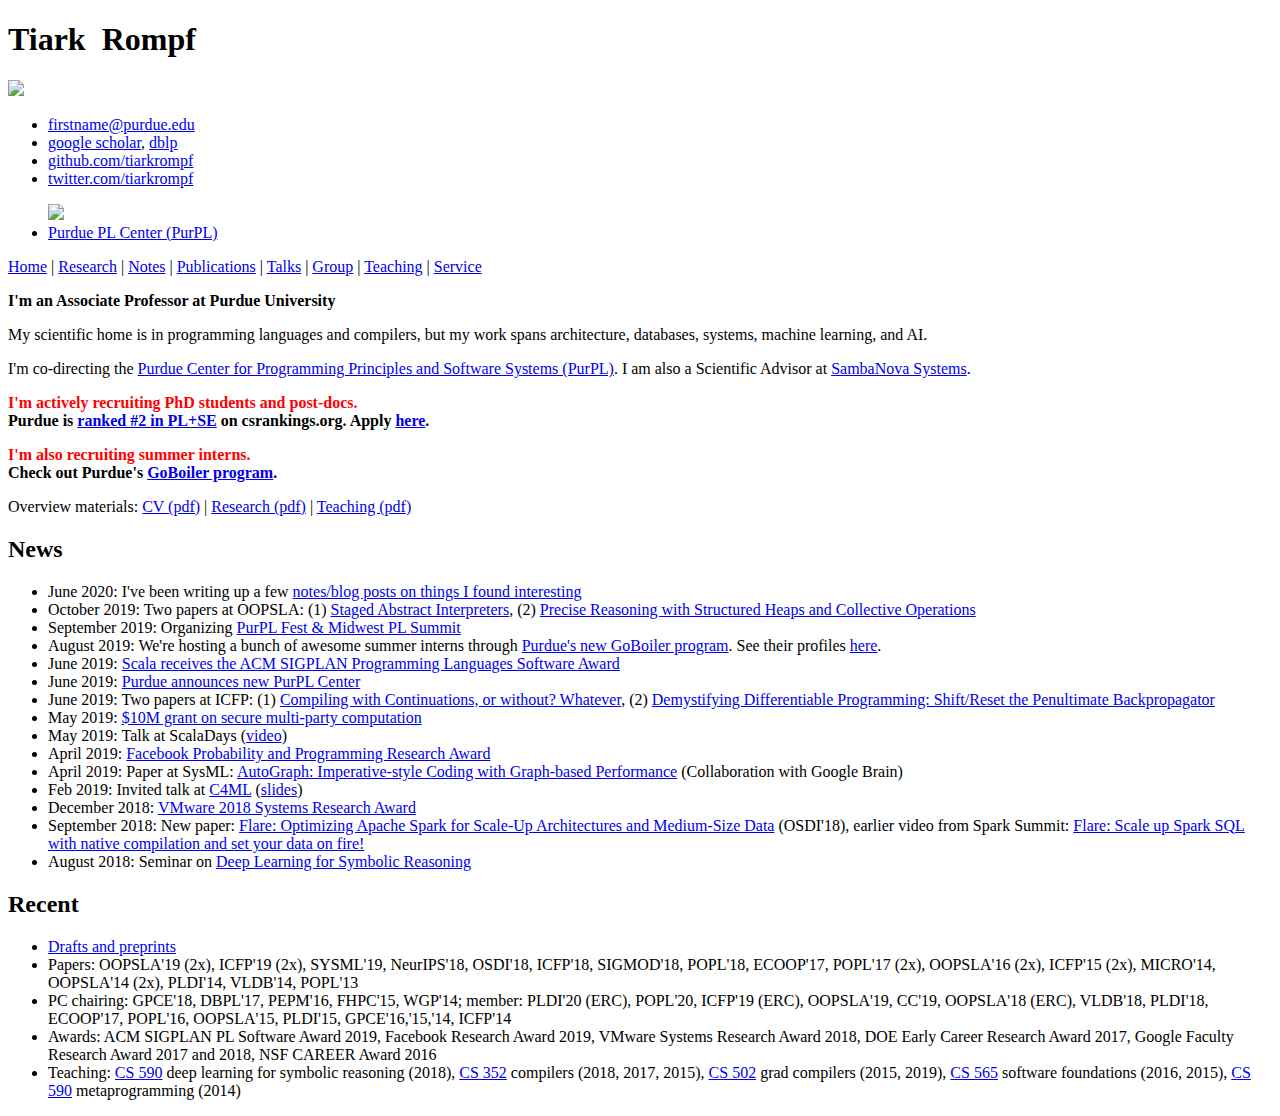
==== index.html @ f96f7301 "Update index.html" ====
<!doctype html>
<html>
  <head>
    <meta charset="utf-8">
    <meta http-equiv="X-UA-Compatible" content="chrome=1">
    <title>Tiark Rompf</title>

    <link rel="stylesheet" href="stylesheets/styles.css">
    <link rel="stylesheet" href="stylesheets/pygment_trac.css">
    <meta name="viewport" content="width=device-width, initial-scale=1, user-scalable=no">
    <!--[if lt IE 9]>
    <script src="//html5shiv.googlecode.com/svn/trunk/html5.js"></script>
    <![endif]-->
    <script>
      (function(i,s,o,g,r,a,m){i['GoogleAnalyticsObject']=r;i[r]=i[r]||function(){
      (i[r].q=i[r].q||[]).push(arguments)},i[r].l=1*new Date();a=s.createElement(o),
      m=s.getElementsByTagName(o)[0];a.async=1;a.src=g;m.parentNode.insertBefore(a,m)
      })(window,document,'script','https://www.google-analytics.com/analytics.js','ga');

      ga('create', 'UA-39122235-1', 'auto');
      ga('send', 'pageview');

    </script>
  </head>
  <body>
    <div class="wrapper">
      <header>
        <h1>Tiark &nbsp;Rompf</h1>

        <p><img style="width:15em" src="pic.png"></p>

        <!-- <h3>Find me here:</h3>
        <p class="view"></p> -->

        <ul>
<!--          <li><a href="https://purduepl.github.io">Purdue PL Group (PurPL)</a> -->
          <li><a href="https://www.cs.purdue.edu/people/faculty/rompf/">firstname@purdue.edu</a>
          <li><a href="http://scholar.google.com/citations?user=L8zhVsMAAAAJ&hl=en">google scholar</a>,
          <a href="http://www.informatik.uni-trier.de/~ley/pers/hd/r/Rompf:Tiark.html">dblp</a>
          <li><a href="https://github.com/tiarkrompf">github.com/tiarkrompf</a>
          <li><a href="https://twitter.com/tiarkrompf">twitter.com/tiarkrompf</a>
          <p></p>
          <a href="https://purpl.cs.purdue.edu">
          <img src="https://purduepl.github.io/assets/banner.png" style="width:10em" /></a>
          <li><a href="https://purpl.cs.purdue.edu">Purdue PL Center (PurPL)</a>

        </ul>

      </header>
      <section>

<p><a href="index.html">Home</a>
 | <a href="research.html">Research</a>
 | <a href="notes/">Notes</a>
 | <a href="publications.html">Publications</a>
 | <a href="talks.html">Talks</a>
 | <a href="group.html">Group</a>
 | <a href="teaching.html">Teaching</a>
 | <a href="service.html">Service</a>


<!--
TODO:

https://www.cs.purdue.edu/news/MeetTiarkRompf.html

purdue
layout/font?

teaching cs565
cgo tutorial

popl'16 pc
gpce'15 pc
woc'15 pc
scala'15 pc

wg2.11 2015

wg2.11 member

huawei talk
dagstuhl planbig
implicits in scala talk

-->


<!--<p><strong style="color:red;">Update: I'm joining Purdue University as assistant professor in fall 2014.</strong></p>-->

<!-- My scientific home is in programming languages and compilers, but my research spans architecture, databases, machine learning, and AI. -->

<p><strong>I'm an Associate Professor at Purdue University</strong></p>

<p>My scientific home is in programming languages and compilers, but my work spans
architecture, databases, systems, machine learning, and AI.</p>

<p>I'm co-directing the <a href="https://purpl.cs.purdue.edu">Purdue Center for Programming Principles and Software Systems (PurPL)</a>.
I am also a Scientific Advisor at <a href="https://sambanova.ai">SambaNova Systems</a>.</p>

<p><strong><span style="color:red">I'm actively recruiting PhD students and post-docs.</span> </strong><br/>
  <strong>Purdue is <a style="font-weight:bold" href="http://csrankings.org/#/fromyear/2013/toyear/2019/index?plan&soft">ranked #2 in PL+SE</a> on csrankings.org. Apply <a style="font-weight:bold" href="https://www.cs.purdue.edu/graduate/index.html">here</a>.</strong></p>

<p><strong><span style="color:red">I'm also recruiting summer interns.</span> </strong><br/>
  <strong>Check out Purdue's <a style="font-weight:bold" href="https://www.cs.purdue.edu/internships/go-boiler/index.html">GoBoiler program</a>.</strong></p>

<p>Overview materials: <a href="https://www.cs.purdue.edu/~rompf/cv.pdf">CV (pdf)</a>
 | <a href="https://www.cs.purdue.edu/~rompf/research.pdf">Research (pdf)</a>
 | <a href="https://www.cs.purdue.edu/~rompf/teaching.pdf">Teaching (pdf)</a>
</p>

<!-- <p>My work spans language design, metaprogramming, program analysis, program transformation, program generation and synthesis, type systems, and semantics.</p> -->





<!-- <p>I'm interested in all aspects of programming. My primary goal is to make high-level languages and programming techniques usable for performance critical systems.</p>
 -->

<!--<p>I'm interested in all aspects of programming, in particular programming languages, parallelism and compilers, with a focus on making very high-level programming abstractions more efficient. In general I strive to bring theoretical insights into practical use. -->

<!-- <p>To that end, my research focuses on generative programming, which can turn highly generic programs into specialized and efficient implementations.</p>

<p>I like bringing theoretical insights into practical use, and applying PL technology to other CS fields such as databases, machine learning, and architecture.</p>
 -->
<!--
Applied and fundamental aspects of programming languages and compilers: language design, program analysis, program transformation, program generation and synthesis, type systems.
My particular focus is on generative programming, which can turn highly generic programs like inter- preters into highly specialized and efficient implementations.
I am interested in bringing theoretical insights into practical use, and also in applying PL technology to other CS fields such as databases, machine learning, or hardware architecture.
-->


<h2>News</h2>
<ul>
<!-- TODO -->
<li>June 2020: I've been writing up a few <a href="https://tiarkrompf.github.io/notes/">notes/blog posts on things I found interesting</a>
<li>October 2019: Two papers at OOPSLA: (1) <a href="https://www.cs.purdue.edu/~rompf/papers/wei-oopsla19.pdf">Staged Abstract Interpreters</a>, (2) <a href="https://www.cs.purdue.edu/~rompf/papers/essertel-oopsla19.pdf">Precise Reasoning with Structured Heaps and Collective Operations</a>
<li>September 2019: Organizing <a href="https://purpl.cs.purdue.edu/kickoff.html">PurPL Fest &amp; Midwest PL Summit</a>
<li>August 2019: We're hosting a bunch of awesome summer interns through <a href="https://www.cs.purdue.edu/internships/go-boiler/index.html">Purdue's new GoBoiler program</a>. See their profiles <a href="https://www.cs.purdue.edu/internships/go-boiler/participants/index.html">here</a>.
<li>June 2019: <a href="https://actu.epfl.ch/news/scala-programming-language-wins-sigplan-award/">Scala receives the ACM SIGPLAN Programming Languages Software Award</a>
<li>June 2019: <a href="https://www.cs.purdue.edu/news/articles/2019/purpl-research-center.html">Purdue announces new PurPL Center</a>
<li>June 2019: Two papers at ICFP: (1) <a href="https://www.cs.purdue.edu/~rompf/papers/cong-icfp19.pdf">Compiling with Continuations, or without? Whatever</a>, (2) <a href="https://www.cs.purdue.edu/~rompf/papers/wang-icfp19.pdf">Demystifying Differentiable Programming: Shift/Reset the Penultimate Backpropagator</a>
<li>May 2019: <a href="https://www.cs.purdue.edu/news/articles/2019/haccle.html">$10M grant on secure multi-party computation</a>
<li>May 2019: Talk at ScalaDays (<a href="https://www.youtube.com/watch?v=u8ipx4q2yGk">video</a>)
<li>April 2019: <a href="https://www.cs.purdue.edu/news/articles/2019/tan-romp-facebook-award.html">Facebook Probability and Programming Research Award</a>
<li>April 2019: Paper at SysML: <a href="https://www.sysml.cc/doc/2019/194.pdf">AutoGraph: Imperative-style Coding with Graph-based Performance</a> (Collaboration with Google Brain)
<li>Feb 2019: Invited talk at <a href="https://www.c4ml.org">C4ML</a> (<a href="https://www.dropbox.com/s/6w0w9krjlyewdi8/02%20c4ml.pdf?dl=0">slides</a>)

<li>December 2018: <a href="https://octo.vmware.com/vmware-announces-the-2018-systems-research-award-recipient/">VMware 2018 Systems Research Award</a>
<li>September 2018: New paper: <a href="https://www.cs.purdue.edu/homes/rompf/papers/essertel-osdi18.pdf">Flare: Optimizing Apache Spark for Scale-Up Architectures and Medium-Size Data</a> (OSDI'18), earlier video from Spark Summit: <a href="https://www.youtube.com/watch?v=SY54g0apKKg"/a>Flare: Scale up Spark SQL with native compilation and set your data on fire!</a>
<li>August 2018: Seminar on <a href="https://tiarkrompf.github.io/cs590/2018/">Deep Learning for Symbolic Reasoning</a>

<!--
<li>December 2018: I'm thrilled to be the recipient of the <a href="https://octo.vmware.com/vmware-announces-the-2018-systems-research-award-recipient/">VMware 2018 Systems Research Award</a>!

<li>November 2018: New or updated preprints:
<ol>
<li> <a href="https://www.cs.purdue.edu/~rompf/papers/cong-preprint201811.pdf">
Compiling with Continuations, or without? Whatever.</a></br>
<li> <a href="https://www.cs.purdue.edu/~rompf/papers/wei-preprint201811.pdf">
Staged Abstract Interpreters: Fast and Modular Whole-Program Analysis via Meta-Programming</a></br>
<li> <a href="https://www.cs.purdue.edu/~rompf/papers/essertel-preprint201811a.pdf">
Precise Reasoning with Structured Heaps and Collective Operations à la Map/Reduce</a></br>
<li> <a href="https://www.cs.purdue.edu/~rompf/papers/wang-preprint201811.pdf">
Demystifying Differentiable Programming: Shift/Reset the Penultimate Backpropagator</a></br>
<li> <a href="https://www.cs.purdue.edu/~rompf/papers/decker-preprint201811.pdf">
The 800 Pound Python in the Machine Learning Room</a></br>
<li> <a href="https://www.cs.purdue.edu/~rompf/papers/essertel-preprint201811b.pdf">
On-Stack Replacement for Program Generators and Source-to-Source Compilers</a></br>
<li> <a href="https://www.cs.purdue.edu/~rompf/papers/wang-nips18.pdf">
Backpropagation with Continuation Callbacks: Towards Efficient and Expressive Differentiable Programming</a></br>
<li> <a href="https://arxiv.org/pdf/1810.08061.pdf">
AutoGraph: Imperative-style Coding with Graph-based Performance</a></li>
</ol></li>
<li>August 2018: Teaching a seminar on <a href="http://tiarkrompf.github.io/cs590/2018/">Deep Learning for Symbolic Reasoning</a>
<li>July 2018: New paper: <a href="https://www.cs.purdue.edu/homes/rompf/papers/essertel-osdi18.pdf">Flare: Optimizing Apache Spark for Scale-Up Architectures and Medium-Size Data</a> (OSDI'18), earlier video from Spark Summit: <a href="https://www.youtube.com/watch?v=SY54g0apKKg"/a>Flare: Scale up Spark SQL with native compilation and set your data on fire!</a>
<li>June 2018: Organizing a <a href="http://shonan.nii.ac.jp/shonan/blog/2017/01/08/meta-programming-for-statistical-machine-learning/">Shonan Meeting on Meta-Programming for Machine Learning</a>
<li>April 2018: Super excited to be joining <a href="http://sambanovasystems.com">SambaNova Systems</a> as a scientific advisor. Next generation hardware for AI!
<li>Mar 2018: Introducing <a href="https://github.com/feiwang3311/Lantern">Lantern</a>, a deep learning framework based on LMS and delimited continuations. Accompanying paper: <a href="https://arxiv.org/pdf/1803.10228.pdf">Demystifying Differentiable Programming: Shift/Reset the Penultimate Backpropagator</a>.

<li>Mar 2018: New <a href="https://twitter.com/tiarkrompf/status/969612967561039872">benchmarking hardware</a>! Twin servers with 192 cores, 6TB RAM, 19.2 TB NVMe, and a 32 GPU cluster.
<li>Mar 2018: More Funding from Google to work on TensorFlow!
<li>Feb 2018: New drafts: (1) <a href="https://arxiv.org/pdf/1802.05340.pdf">From Gameplay to Symbolic Reasoning: Learning SAT Solver Heuristics in the Style of Alpha(Go) Zero</a>, (2) <a href="https://openreview.net/pdf?id=SJxJtYkPG">A Language and Compiler View on Differentiable Programming</a> (submitted to ICLR'18)
<li>Jan 2018: New papers: (1) <a href="https://www.cs.purdue.edu/~rompf/papers/amin-draft2017a.pdf">Collapsing Towers of Interpreters</a> (POPL'18, <a href="https://www.youtube.com/watch?v=91m8X8hSEXg&feature=youtu.be&t=1">video</a>), (2) <a href="https://astojanov.github.io/publications/preprint/004_cgo18-simd.pdf">SIMD Intrinsics on Managed Language Runtimes</a> (CGO'18)
<li>Aug 2017: <a href="http://www.purdue.edu/newsroom/releases/2017/Q3/purdue-computer-scientist-wins-award-for-early-career-achievement.html">Early Career Award</a> from the U.S. Department of Energy.
-->

<!-- <li>July 2017: New draft: <a href="https://www.cs.purdue.edu/~rompf/papers/amin-draft2017a.pdf">Collapsing Towers of Interpreters</a>
 -->

<!--
<li>July 2017: New draft: <a href="https://www.cs.purdue.edu/~rompf/papers/amin-draft2017a.pdf">Collapsing Towers of Interpreters</a>
<li>March 2017: I'm chairing <a href="http://dbpl2017.org">DBPL'17</a>. Submit good papers!
<li><b>October 2016: </b><a href="http://conf.researchr.org/event/gpce-2016/gpce-2016-papers-tiark-rompf-lightweight-modular-staging-lms-generate-all-the-things-">LMS: Generate all the Things! (GPCE'16 Keynote)</a>
<li>October 2016: <a href="https://spark-summit.org/eu-2016/events/flare-scale-up-spark-sql-with-native-compilation-and-set-your-data-on-fire/"> Flare: Scale up Spark SQL with native compilation and set your data on fire! (SparkSummit EU)</a>
<li>October 2016: 2 papers accepted at POPL'17:
(1) <a href="https://www.cs.purdue.edu/~rompf/papers/amin-draft2016a.pdf">Type Soundness Proofs with Definitional Interpreters</a>,
(2) <a href="https://www.cs.purdue.edu/~rompf/papers/amin-draft2016b.pdf">LMS-Verify: Abstraction Without Regret for Verified Systems Programming</a>
<li>August 2016: <a href="https://purduepl.github.io">Purdue PL Reseach: 3 new faculty and a cool new website!</a>
<li>August 2016: 2 papers accepted at OOPSLA'16:
(1) <a href="https://www.cs.purdue.edu/~rompf/papers/amin-oopsla16.pdf">Type Soundness for Dependent Object Types (DOT)</a>,
(2) <a href="https://www.cs.purdue.edu/~rompf/papers/osvald-oopsla16.pdf">Gentrification Gone too Far?
Affordable 2nd-Class Values for Fun and (Co-)Effect</a>,</br>
<li>July 2016: 3 new drafts:
(1) <a href="https://www.cs.purdue.edu/~rompf/papers/amin-draft2016a.pdf">Type Soundness Proofs with Definitional Interpreters</a>,
(2) <a href="https://www.cs.purdue.edu/~rompf/papers/amin-draft2016b.pdf">LMS-Verify: Abstraction Without Regret for Verified Systems Programming</a>,
(3) <a href="https://www.cs.purdue.edu/~rompf/papers/amin-draft2016c.pdf">Collapsing Towers of Interpreters</a>
<li>April 2016: <a href="http://nsf.gov/awardsearch/showAward?AWD_ID=1553471">NSF CAREER Award</a>
<li>April 2016: 2 papers to appear at Wadlerfest'16:
(1) <a href="https://www.cs.purdue.edu/~rompf/papers/rompf-wf16.pdf">The Essence of Multi-Stage Evaluation in LMS</a>,
(2) <a href="https://www.cs.purdue.edu/~rompf/papers/amin-wf16.pdf">The Essence of Dependent Object Types</a>
<li>Jan 18/19 2016: <a href="http://conf.researchr.org/track/POPL-2016/pepm-2016-main/">PEPM'16</a>, co-located with POPL</b>
<li>December 2015: <a href="http://purdue-pl.github.io/PLSummit/">Midwest PL Summit</a> at Purdue
<li>July 2015: <a href="http://vjovanov.github.io/dsldi-summer-school/">DSL Summer School</a> at EPFL

<li>Recent LMS tutorials:
<a href="http://cufp.org/2014/t11-tiark-rompf-batteries-included-generative-programming-with-scala-and-lms.html">ICFP / CUFP'14</a>,
at <a href="http://2014.splashcon.org/event/splash2014-tutorials-batteries-included-generative-programming-with-scala-and-lms">SPLASH'14</a>,
and at <a href="http://cgo.org/cgo2015/event/hpdsls-scala-lms-and-delite-for-high-%C2%ADperformance-dsls-and-program-generators/?instance_id=189">CGO'15</a>
<li>Teaching:
Pierce's <a href="http://www.cis.upenn.edu/~bcpierce/sf/current/index.html">Software Foundations</a> (<a href="http://tiarkrompf.github.io/cs565">CS565</a>, spring 2016,2015),
undergraduate compilers (<a href="http://tiarkrompf.github.io/cs352">CS352</a>, fall 2015),
metaprogramming and program generation (<a href="http://tiarkrompf.github.io/cs590">CS590</a>, fall 2014)
-->
</ul>

<h2>Recent</h2>
<ul>

<li><a href="https://www.cs.purdue.edu/~rompf/papers">Drafts and preprints</a>
<li>Papers: OOPSLA'19 (2x), ICFP'19 (2x), SYSML'19, NeurIPS'18, OSDI'18, ICFP'18, SIGMOD'18, POPL'18, ECOOP'17, POPL'17 (2x), OOPSLA'16 (2x), ICFP'15 (2x), MICRO'14, OOPSLA'14 (2x), PLDI'14, VLDB'14, POPL'13
<li>PC chairing: GPCE'18, DBPL'17, PEPM'16, FHPC'15, WGP'14; member: PLDI'20 (ERC), POPL'20, ICFP'19 (ERC), OOPSLA'19, CC'19, OOPSLA'18 (ERC), VLDB'18, PLDI'18, ECOOP'17, POPL'16, OOPSLA'15, PLDI'15, GPCE'16,'15,'14, ICFP'14
<li>Awards: ACM SIGPLAN PL Software Award 2019, Facebook Research Award 2019, VMware Systems Research Award 2018, DOE Early Career Research Award 2017, Google Faculty Research Award 2017 and 2018, NSF CAREER Award 2016
<li>Teaching: <a href="http://tiarkrompf.github.io/cs590/2018">CS 590</a> deep learning for symbolic reasoning (2018), <a href="http://tiarkrompf.github.io/cs352">CS 352</a> compilers (2018, 2017, 2015), <a href="http://tiarkrompf.github.io/cs502">CS 502</a> grad compilers (2015, 2019)</a>, <a href="http://tiarkrompf.github.io/cs352">CS 565</a> software foundations (2016, 2015), <a href="http://tiarkrompf.github.io/cs590/2014">CS 590</a> metaprogramming (2014)
</ul>


<!--
<h2>Upcoming/Recent</h2>

SPLASH, DSLFIN

<ul>
<li>September 2013: <a href="http://www.wgp-sigplan.org/2013">WGP</a>, co-located with ICFP
<li>July 2013: <a href="http://dsldi2013.hyperdsls.org">DSLDI</a> and <a href="http://lampwww.epfl.ch/~hmiller/scala2013/">Scala</a> workshops, co-located with ECOOP. </br><a href="http://scala-lms.github.io/ecoop2013">LMS/Delite tutorial</a> at the ECOOP Summer School
<li>June 2013: <a href="http://scala-lms.github.io/pldi2013">LMS/Delite tutorial</a> at PLDI
<li>June 2013: talk about Project Lancet at ScalaDays
<li>June 2013: WG 2.11 meeting
<li>Jan 2013: talk about LMS at POPL <a href="http://ppl.stanford.edu/papers/popl13_rompf_slides.pdf">[slides]</a>
<li>Summer 2012: the <a href="http://www.nii.ac.jp/shonan/seminar019/">Shonan Challenge</a>
</ul>
-->




      </section>
      <footer>
      </footer>
    </div>
    <script src="javascripts/scale.fix.js"></script>

  </body>
</html>
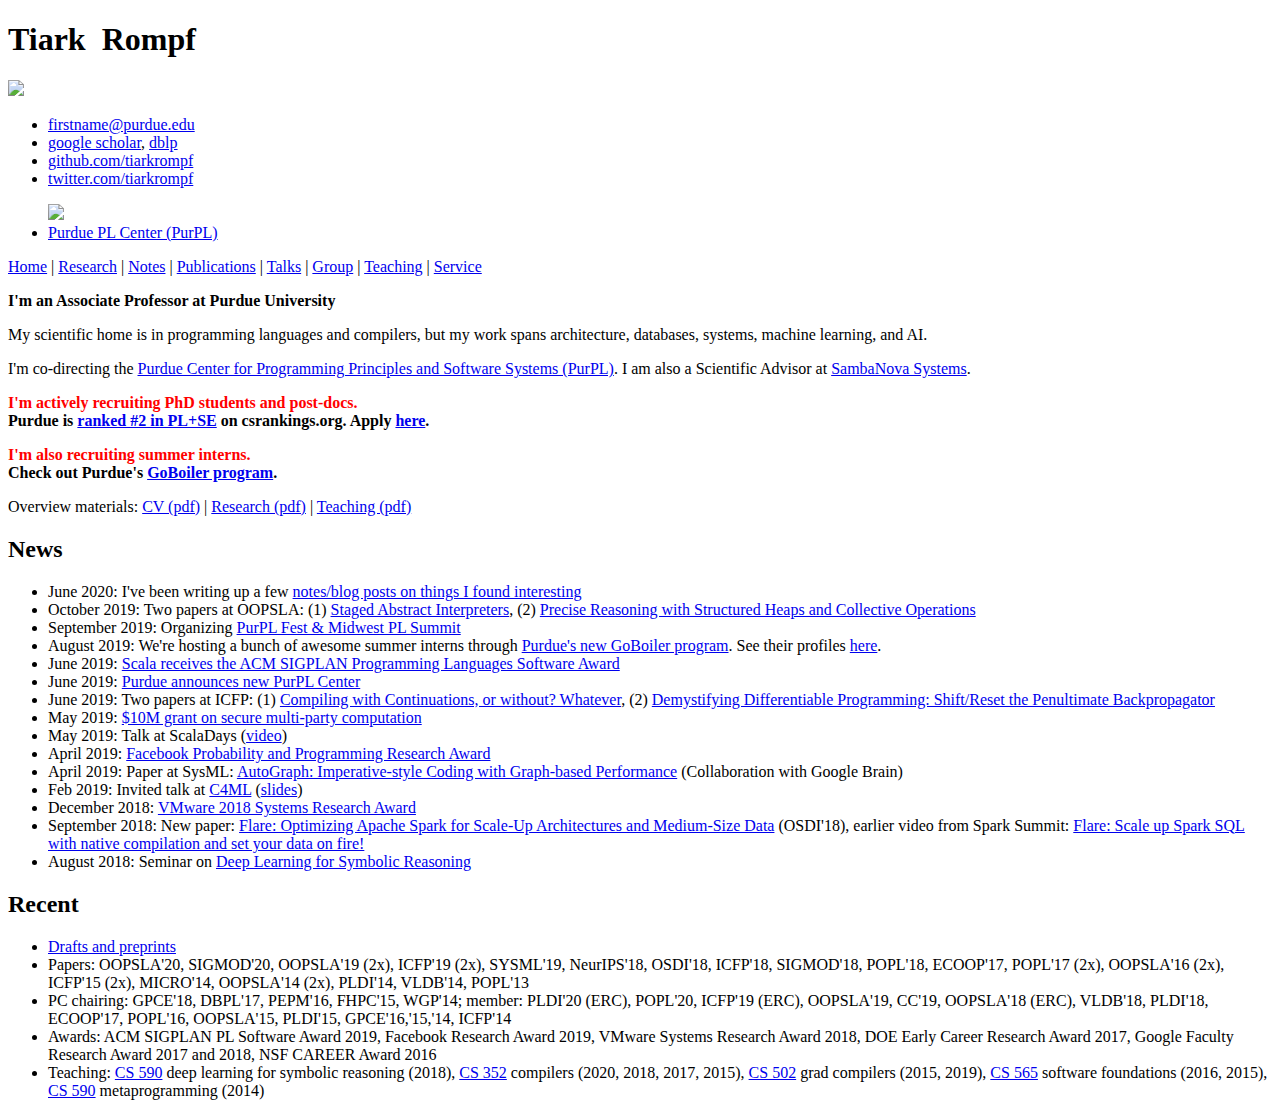
==== commit d15ad454: "publications" ====
--- a/index.html
+++ b/index.html
@@ -229,10 +229,10 @@
 <ul>
 
 <li><a href="https://www.cs.purdue.edu/~rompf/papers">Drafts and preprints</a>
-<li>Papers: OOPSLA'19 (2x), ICFP'19 (2x), SYSML'19, NeurIPS'18, OSDI'18, ICFP'18, SIGMOD'18, POPL'18, ECOOP'17, POPL'17 (2x), OOPSLA'16 (2x), ICFP'15 (2x), MICRO'14, OOPSLA'14 (2x), PLDI'14, VLDB'14, POPL'13
+<li>Papers: OOPSLA'20, SIGMOD'20, OOPSLA'19 (2x), ICFP'19 (2x), SYSML'19, NeurIPS'18, OSDI'18, ICFP'18, SIGMOD'18, POPL'18, ECOOP'17, POPL'17 (2x), OOPSLA'16 (2x), ICFP'15 (2x), MICRO'14, OOPSLA'14 (2x), PLDI'14, VLDB'14, POPL'13
 <li>PC chairing: GPCE'18, DBPL'17, PEPM'16, FHPC'15, WGP'14; member: PLDI'20 (ERC), POPL'20, ICFP'19 (ERC), OOPSLA'19, CC'19, OOPSLA'18 (ERC), VLDB'18, PLDI'18, ECOOP'17, POPL'16, OOPSLA'15, PLDI'15, GPCE'16,'15,'14, ICFP'14
 <li>Awards: ACM SIGPLAN PL Software Award 2019, Facebook Research Award 2019, VMware Systems Research Award 2018, DOE Early Career Research Award 2017, Google Faculty Research Award 2017 and 2018, NSF CAREER Award 2016
-<li>Teaching: <a href="http://tiarkrompf.github.io/cs590/2018">CS 590</a> deep learning for symbolic reasoning (2018), <a href="http://tiarkrompf.github.io/cs352">CS 352</a> compilers (2018, 2017, 2015), <a href="http://tiarkrompf.github.io/cs502">CS 502</a> grad compilers (2015, 2019)</a>, <a href="http://tiarkrompf.github.io/cs352">CS 565</a> software foundations (2016, 2015), <a href="http://tiarkrompf.github.io/cs590/2014">CS 590</a> metaprogramming (2014)
+<li>Teaching: <a href="http://tiarkrompf.github.io/cs590/2018">CS 590</a> deep learning for symbolic reasoning (2018), <a href="http://tiarkrompf.github.io/cs352">CS 352</a> compilers (2020, 2018, 2017, 2015), <a href="http://tiarkrompf.github.io/cs502">CS 502</a> grad compilers (2015, 2019)</a>, <a href="http://tiarkrompf.github.io/cs352">CS 565</a> software foundations (2016, 2015), <a href="http://tiarkrompf.github.io/cs590/2014">CS 590</a> metaprogramming (2014)
 </ul>
 
 
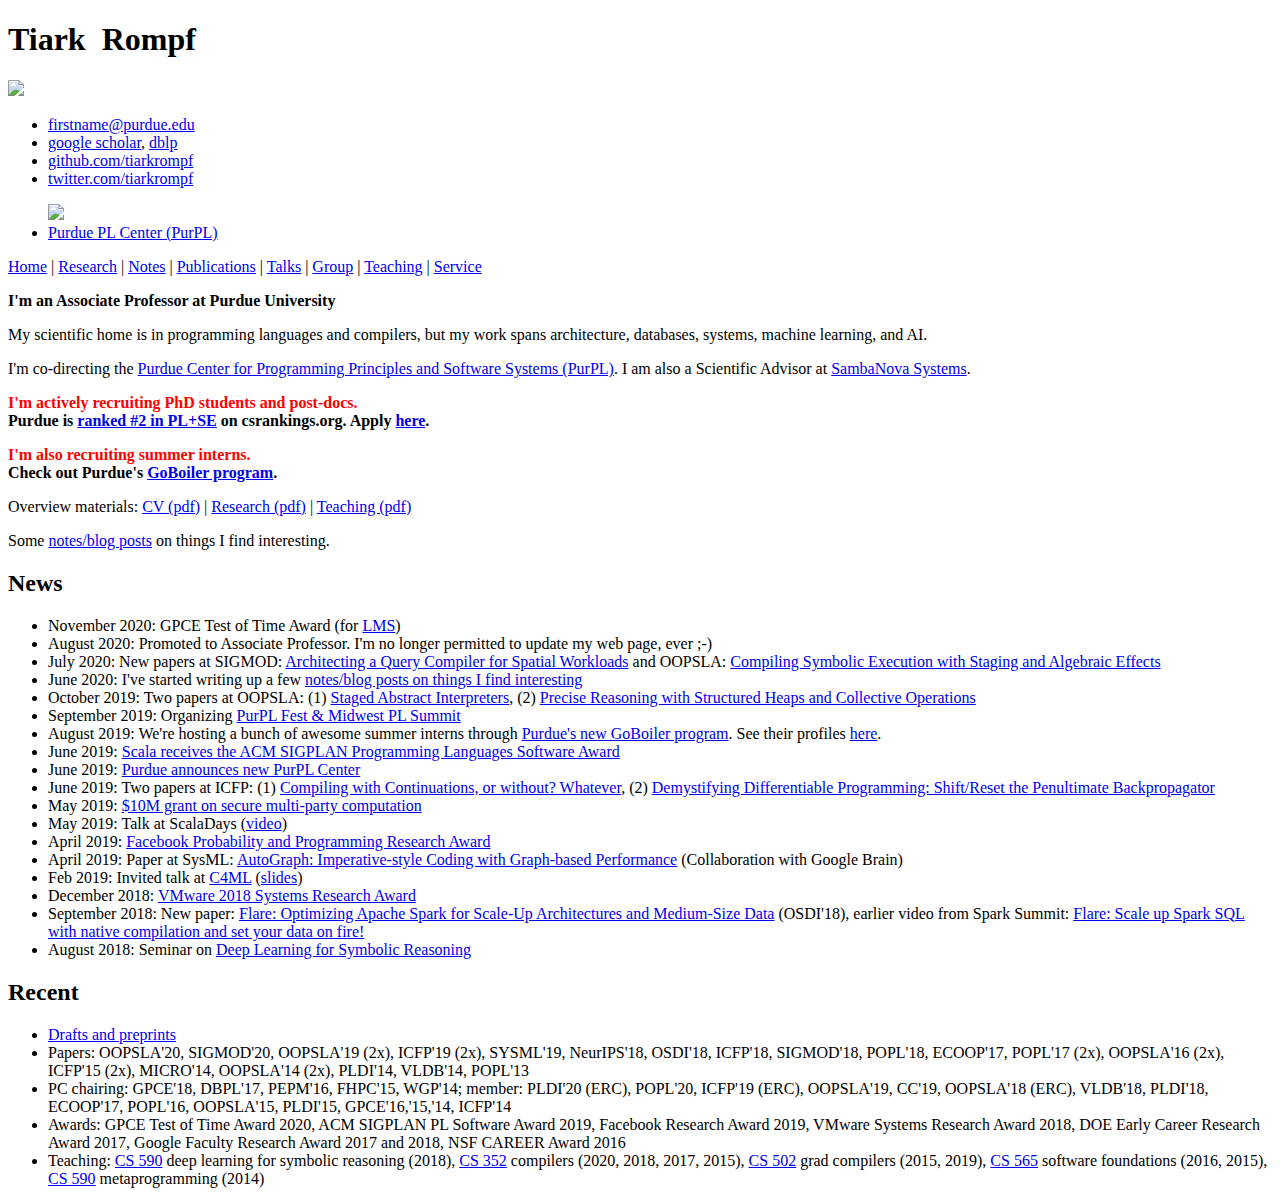
==== commit 21a79de7: "front page" ====
--- a/index.html
+++ b/index.html
@@ -130,11 +130,17 @@
 I am interested in bringing theoretical insights into practical use, and also in applying PL technology to other CS fields such as databases, machine learning, or hardware architecture.
 -->
 
+<!-- Tenure, SIGMOD & OOPSLA 2020, GPCE Most Influential Paper Award -->
+
+<p>Some <a href="https://tiarkrompf.github.io/notes/">notes/blog posts</a> on things I find interesting.</p>
 
 <h2>News</h2>
 <ul>
 <!-- TODO -->
-<li>June 2020: I've been writing up a few <a href="https://tiarkrompf.github.io/notes/">notes/blog posts on things I found interesting</a>
+<li>November 2020: GPCE Test of Time Award (for <a href="https://infoscience.epfl.ch/record/150347">LMS</a>)
+<li>August 2020: Promoted to Associate Professor. I'm no longer permitted to update my web page, ever ;-)
+<li>July 2020: New papers at SIGMOD: <a href="https://www.cs.purdue.edu/homes/rompf/papers/tahboub-sigmod20.pdf">Architecting a Query Compiler for Spatial Workloads</a> and OOPSLA: <a href="https://www.cs.purdue.edu/homes/rompf/papers/wei-oopsla20.pdf">Compiling Symbolic Execution with Staging and Algebraic Effects</a>
+<li>June 2020: I've started writing up a few <a href="https://tiarkrompf.github.io/notes/">notes/blog posts on things I find interesting</a>
 <li>October 2019: Two papers at OOPSLA: (1) <a href="https://www.cs.purdue.edu/~rompf/papers/wei-oopsla19.pdf">Staged Abstract Interpreters</a>, (2) <a href="https://www.cs.purdue.edu/~rompf/papers/essertel-oopsla19.pdf">Precise Reasoning with Structured Heaps and Collective Operations</a>
 <li>September 2019: Organizing <a href="https://purpl.cs.purdue.edu/kickoff.html">PurPL Fest &amp; Midwest PL Summit</a>
 <li>August 2019: We're hosting a bunch of awesome summer interns through <a href="https://www.cs.purdue.edu/internships/go-boiler/index.html">Purdue's new GoBoiler program</a>. See their profiles <a href="https://www.cs.purdue.edu/internships/go-boiler/participants/index.html">here</a>.
@@ -231,7 +237,7 @@
 <li><a href="https://www.cs.purdue.edu/~rompf/papers">Drafts and preprints</a>
 <li>Papers: OOPSLA'20, SIGMOD'20, OOPSLA'19 (2x), ICFP'19 (2x), SYSML'19, NeurIPS'18, OSDI'18, ICFP'18, SIGMOD'18, POPL'18, ECOOP'17, POPL'17 (2x), OOPSLA'16 (2x), ICFP'15 (2x), MICRO'14, OOPSLA'14 (2x), PLDI'14, VLDB'14, POPL'13
 <li>PC chairing: GPCE'18, DBPL'17, PEPM'16, FHPC'15, WGP'14; member: PLDI'20 (ERC), POPL'20, ICFP'19 (ERC), OOPSLA'19, CC'19, OOPSLA'18 (ERC), VLDB'18, PLDI'18, ECOOP'17, POPL'16, OOPSLA'15, PLDI'15, GPCE'16,'15,'14, ICFP'14
-<li>Awards: ACM SIGPLAN PL Software Award 2019, Facebook Research Award 2019, VMware Systems Research Award 2018, DOE Early Career Research Award 2017, Google Faculty Research Award 2017 and 2018, NSF CAREER Award 2016
+<li>Awards: GPCE Test of Time Award 2020, ACM SIGPLAN PL Software Award 2019, Facebook Research Award 2019, VMware Systems Research Award 2018, DOE Early Career Research Award 2017, Google Faculty Research Award 2017 and 2018, NSF CAREER Award 2016
 <li>Teaching: <a href="http://tiarkrompf.github.io/cs590/2018">CS 590</a> deep learning for symbolic reasoning (2018), <a href="http://tiarkrompf.github.io/cs352">CS 352</a> compilers (2020, 2018, 2017, 2015), <a href="http://tiarkrompf.github.io/cs502">CS 502</a> grad compilers (2015, 2019)</a>, <a href="http://tiarkrompf.github.io/cs352">CS 565</a> software foundations (2016, 2015), <a href="http://tiarkrompf.github.io/cs590/2014">CS 590</a> metaprogramming (2014)
 </ul>
 
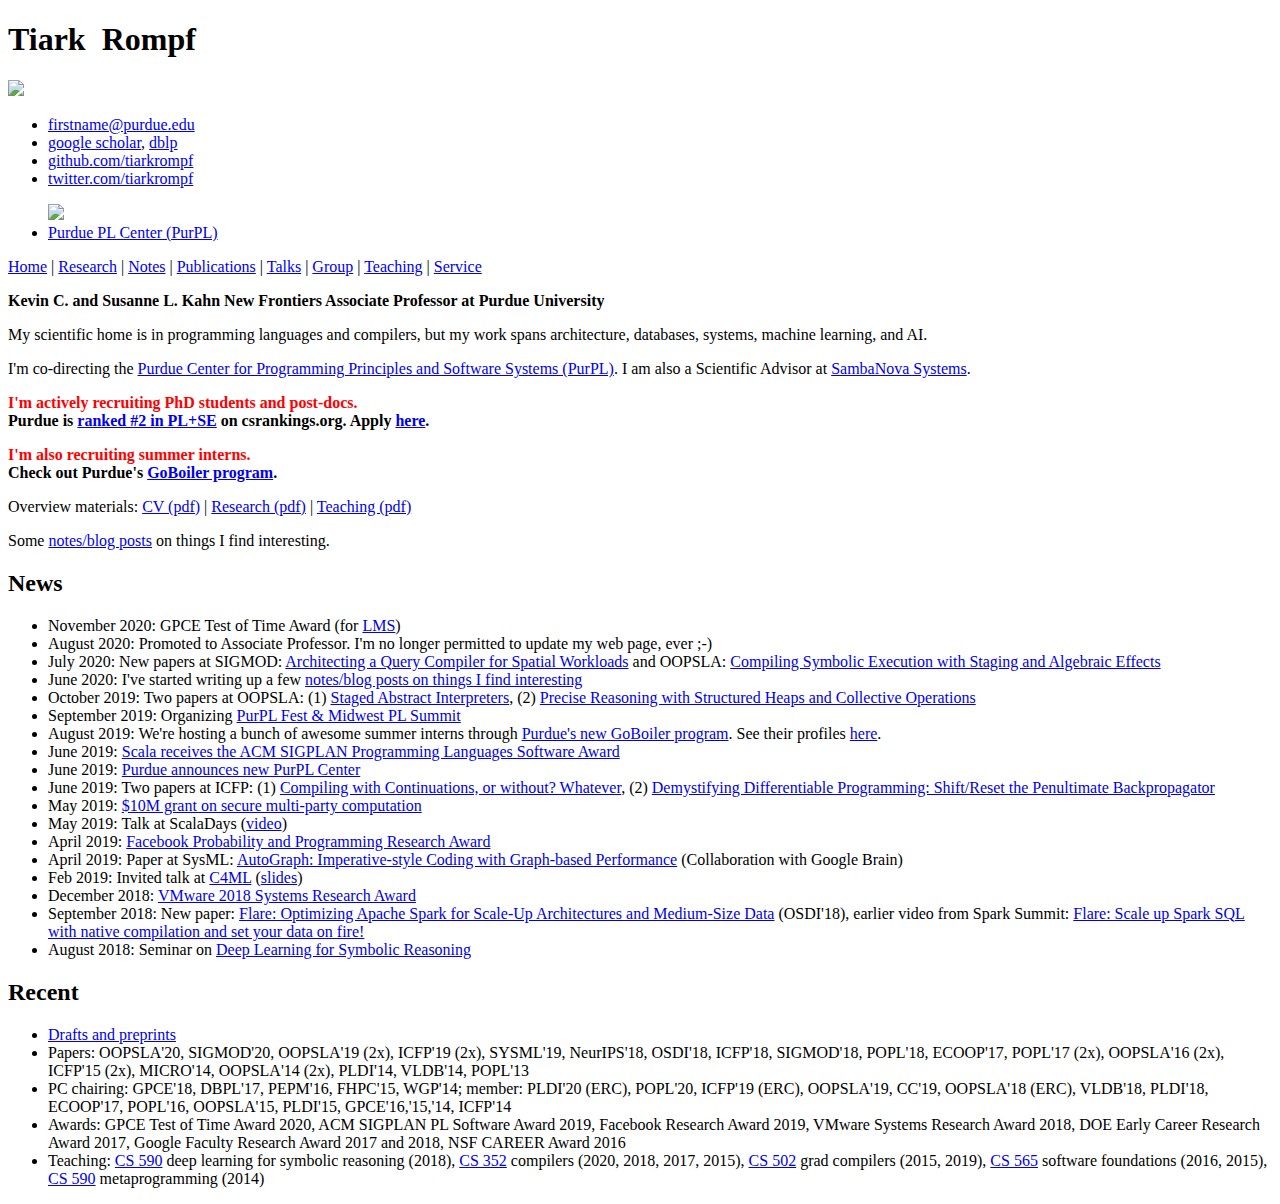
==== commit 1223122b: "named prof" ====
--- a/index.html
+++ b/index.html
@@ -90,7 +90,7 @@
 
 <!-- My scientific home is in programming languages and compilers, but my research spans architecture, databases, machine learning, and AI. -->
 
-<p><strong>I'm an Associate Professor at Purdue University</strong></p>
+<p><strong>Kevin C. and Susanne L. Kahn New Frontiers Associate Professor at Purdue University</strong></p>
 
 <p>My scientific home is in programming languages and compilers, but my work spans
 architecture, databases, systems, machine learning, and AI.</p>
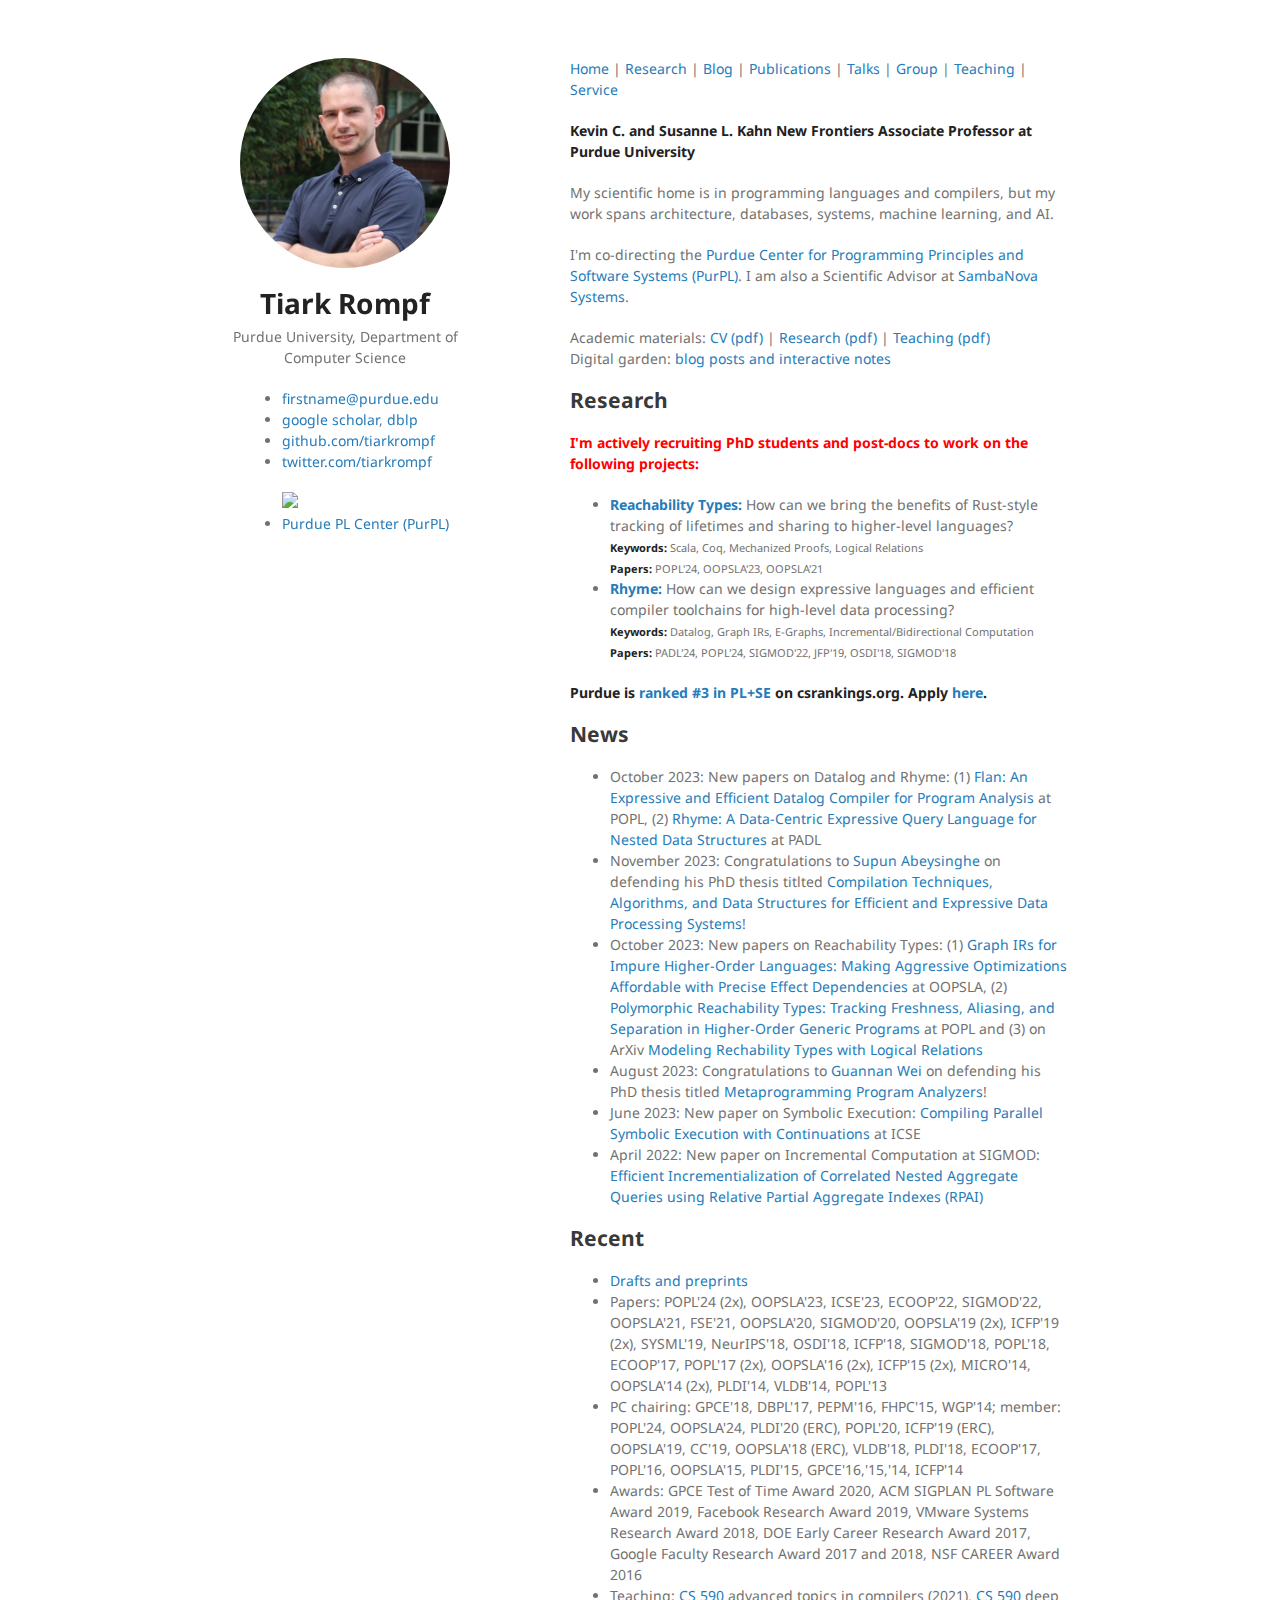
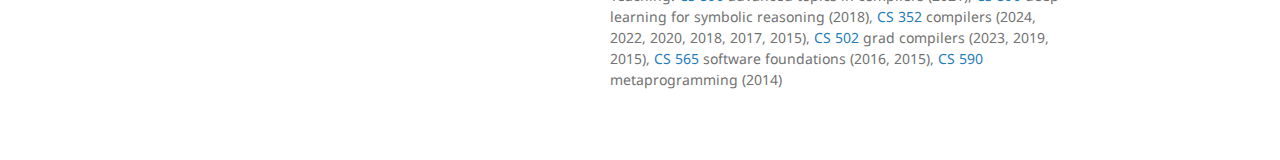
==== commit 5c989bbf: "update EOY 2023" ====
--- a/index.html
+++ b/index.html
@@ -25,14 +25,15 @@
   <body>
     <div class="wrapper">
       <header>
-        <h1>Tiark &nbsp;Rompf</h1>
-
-        <p><img style="width:15em" src="pic.png"></p>
-
+        <p><img style="display: block; margin:auto; width:15em; border-radius: 50%;" src="pic-new.jpg"></p>
+
+        <h1 style="text-align:center; margin-bottom:.5ex">Tiark&nbsp;Rompf</h1>
+
+        <p style="text-align:center;">Purdue University, Department of Computer Science</p>
         <!-- <h3>Find me here:</h3>
         <p class="view"></p> -->
 
-        <ul>
+        <ul style="display: block; margin:auto; width:fit-content;">
 <!--          <li><a href="https://purduepl.github.io">Purdue PL Group (PurPL)</a> -->
           <li><a href="https://www.cs.purdue.edu/people/faculty/rompf/">firstname@purdue.edu</a>
           <li><a href="http://scholar.google.com/citations?user=L8zhVsMAAAAJ&hl=en">google scholar</a>,
@@ -51,7 +52,7 @@
 
 <p><a href="index.html">Home</a>
  | <a href="research.html">Research</a>
- | <a href="notes/">Notes</a>
+ | <a href="notes/">Blog</a>
  | <a href="publications.html">Publications</a>
  | <a href="talks.html">Talks</a>
  | <a href="group.html">Group</a>
@@ -98,16 +99,38 @@
 <p>I'm co-directing the <a href="https://purpl.cs.purdue.edu">Purdue Center for Programming Principles and Software Systems (PurPL)</a>.
 I am also a Scientific Advisor at <a href="https://sambanova.ai">SambaNova Systems</a>.</p>
 
-<p><strong><span style="color:red">I'm actively recruiting PhD students and post-docs.</span> </strong><br/>
-  <strong>Purdue is <a style="font-weight:bold" href="http://csrankings.org/#/fromyear/2013/toyear/2019/index?plan&soft">ranked #2 in PL+SE</a> on csrankings.org. Apply <a style="font-weight:bold" href="https://www.cs.purdue.edu/graduate/index.html">here</a>.</strong></p>
-
-<p><strong><span style="color:red">I'm also recruiting summer interns.</span> </strong><br/>
-  <strong>Check out Purdue's <a style="font-weight:bold" href="https://www.cs.purdue.edu/internships/go-boiler/index.html">GoBoiler program</a>.</strong></p>
-
-<p>Overview materials: <a href="https://www.cs.purdue.edu/~rompf/cv.pdf">CV (pdf)</a>
+<p>Academic materials: <a href="https://www.cs.purdue.edu/~rompf/cv.pdf">CV (pdf)</a>
  | <a href="https://www.cs.purdue.edu/~rompf/research.pdf">Research (pdf)</a>
  | <a href="https://www.cs.purdue.edu/~rompf/teaching.pdf">Teaching (pdf)</a>
+</br>
+Digital garden: <a href="https://tiarkrompf.github.io/notes/">blog posts and interactive notes</a>
 </p>
+
+<!-- <p>Some <a href="https://tiarkrompf.github.io/notes/">notes/blog posts</a> on things I find interesting.</p> -->
+
+
+<h2>Research</h2>
+
+<p><strong><span style="color:red">I'm actively recruiting PhD students and post-docs to work on the following projects:</span> </strong><br/>
+
+<ul>
+  <li><strong><a style="font-weight:bold" href="https://github.com/tiarkrompf/reachability">Reachability Types:</a></strong> How can we bring the benefits of Rust-style tracking of lifetimes and sharing to higher-level languages?</br>
+    <small><strong>Keywords:</strong> Scala, Coq, Mechanized Proofs, Logical Relations</small></br>
+    <small><strong>Papers:</strong> POPL'24, OOPSLA'23, OOPSLA'21</small></br>
+  </li>
+  <li><strong><a style="font-weight:bold" href="https://github.com/rhyme-lang">Rhyme:</a></strong> How can we design expressive languages and efficient compiler toolchains for high-level data processing?</br>
+  <small><strong>Keywords:</strong> Datalog, Graph IRs, E-Graphs, Incremental/Bidirectional Computation</small></br>
+    <small><strong>Papers:</strong> PADL'24, POPL'24, SIGMOD'22, JFP'19, OSDI'18, SIGMOD'18 </small></br>
+  </li>
+</ul>
+
+
+
+  <strong>Purdue is <a style="font-weight:bold" href="http://csrankings.org/#/fromyear/2013/toyear/2023/index?plan&soft">ranked #3 in PL+SE</a> on csrankings.org. Apply <a style="font-weight:bold" href="https://www.cs.purdue.edu/graduate/index.html">here</a>.</strong></p>
+
+<!--<p><strong><span style="color:red">I'm also recruiting summer interns.</span> </strong><br/>
+  <strong>Check out Purdue's <a style="font-weight:bold" href="https://www.cs.purdue.edu/internships/go-boiler/index.html">GoBoiler program</a>.</strong></p> -->
+
 
 <!-- <p>My work spans language design, metaprogramming, program analysis, program transformation, program generation and synthesis, type systems, and semantics.</p> -->
 
@@ -132,11 +155,19 @@
 
 <!-- Tenure, SIGMOD & OOPSLA 2020, GPCE Most Influential Paper Award -->
 
-<p>Some <a href="https://tiarkrompf.github.io/notes/">notes/blog posts</a> on things I find interesting.</p>
+
 
 <h2>News</h2>
 <ul>
+<li>October 2023: New papers on Datalog and Rhyme: (1) <a href="">Flan: An Expressive and Efficient Datalog Compiler for Program Analysis</a> at POPL, (2) <a href="">Rhyme: A Data-Centric Expressive Query Language for Nested Data Structures</a> at PADL
+<li>November 2023: Congratulations to <a href="https://www.supun.online">Supun Abeysinghe</a> on defending his PhD thesis titlted <a href="">Compilation Techniques, Algorithms, and Data Structures for Efficient and Expressive Data Processing Systems</a>! 
+<li>October 2023: New papers on Reachability Types: (1) <a href="">Graph IRs for Impure Higher-Order Languages: Making Aggressive Optimizations Affordable with Precise Effect Dependencies</a> at OOPSLA, (2) <a href="">Polymorphic Reachability Types: Tracking Freshness, Aliasing, and Separation in Higher-Order Generic Programs</a> at POPL and (3) on ArXiv <a href="https://arxiv.org/abs/2309.05885">Modeling Rechability Types with Logical Relations</a>
+<li>August 2023: Congratulations to <a href="https://continuation.passing.style">Guannan Wei</a> on defending his PhD thesis titled <a href="https://hammer.purdue.edu/articles/thesis/Metaprogramming_Program_Analyzers/23750805">Metaprogramming Program Analyzers</a>! 
+<li>June 2023: New paper on Symbolic Execution: <a href="https://continuation.passing.style/static/papers/icse23.pdf">Compiling Parallel Symbolic Execution with Continuations</a> at ICSE
+<li>April 2022: New paper on Incremental Computation at SIGMOD: <a href="https://www.cs.purdue.edu/homes/rompf/papers/abeysinghe-sigmod22.pdf">Efficient Incrementialization of Correlated Nested Aggregate Queries using Relative Partial Aggregate Indexes (RPAI)</a> 
+
 <!-- TODO -->
+<!--
 <li>November 2020: GPCE Test of Time Award (for <a href="https://infoscience.epfl.ch/record/150347">LMS</a>)
 <li>August 2020: Promoted to Associate Professor. I'm no longer permitted to update my web page, ever ;-)
 <li>July 2020: New papers at SIGMOD: <a href="https://www.cs.purdue.edu/homes/rompf/papers/tahboub-sigmod20.pdf">Architecting a Query Compiler for Spatial Workloads</a> and OOPSLA: <a href="https://www.cs.purdue.edu/homes/rompf/papers/wei-oopsla20.pdf">Compiling Symbolic Execution with Staging and Algebraic Effects</a>
@@ -156,6 +187,7 @@
 <li>December 2018: <a href="https://octo.vmware.com/vmware-announces-the-2018-systems-research-award-recipient/">VMware 2018 Systems Research Award</a>
 <li>September 2018: New paper: <a href="https://www.cs.purdue.edu/homes/rompf/papers/essertel-osdi18.pdf">Flare: Optimizing Apache Spark for Scale-Up Architectures and Medium-Size Data</a> (OSDI'18), earlier video from Spark Summit: <a href="https://www.youtube.com/watch?v=SY54g0apKKg"/a>Flare: Scale up Spark SQL with native compilation and set your data on fire!</a>
 <li>August 2018: Seminar on <a href="https://tiarkrompf.github.io/cs590/2018/">Deep Learning for Symbolic Reasoning</a>
+-->
 
 <!--
 <li>December 2018: I'm thrilled to be the recipient of the <a href="https://octo.vmware.com/vmware-announces-the-2018-systems-research-award-recipient/">VMware 2018 Systems Research Award</a>!
@@ -235,10 +267,10 @@
 <ul>
 
 <li><a href="https://www.cs.purdue.edu/~rompf/papers">Drafts and preprints</a>
-<li>Papers: OOPSLA'20, SIGMOD'20, OOPSLA'19 (2x), ICFP'19 (2x), SYSML'19, NeurIPS'18, OSDI'18, ICFP'18, SIGMOD'18, POPL'18, ECOOP'17, POPL'17 (2x), OOPSLA'16 (2x), ICFP'15 (2x), MICRO'14, OOPSLA'14 (2x), PLDI'14, VLDB'14, POPL'13
-<li>PC chairing: GPCE'18, DBPL'17, PEPM'16, FHPC'15, WGP'14; member: PLDI'20 (ERC), POPL'20, ICFP'19 (ERC), OOPSLA'19, CC'19, OOPSLA'18 (ERC), VLDB'18, PLDI'18, ECOOP'17, POPL'16, OOPSLA'15, PLDI'15, GPCE'16,'15,'14, ICFP'14
+<li>Papers: POPL'24 (2x), OOPSLA'23, ICSE'23, ECOOP'22, SIGMOD'22, OOPSLA'21, FSE'21, OOPSLA'20, SIGMOD'20, OOPSLA'19 (2x), ICFP'19 (2x), SYSML'19, NeurIPS'18, OSDI'18, ICFP'18, SIGMOD'18, POPL'18, ECOOP'17, POPL'17 (2x), OOPSLA'16 (2x), ICFP'15 (2x), MICRO'14, OOPSLA'14 (2x), PLDI'14, VLDB'14, POPL'13
+<li>PC chairing: GPCE'18, DBPL'17, PEPM'16, FHPC'15, WGP'14; member: POPL'24, OOPSLA'24, PLDI'20 (ERC), POPL'20, ICFP'19 (ERC), OOPSLA'19, CC'19, OOPSLA'18 (ERC), VLDB'18, PLDI'18, ECOOP'17, POPL'16, OOPSLA'15, PLDI'15, GPCE'16,'15,'14, ICFP'14
 <li>Awards: GPCE Test of Time Award 2020, ACM SIGPLAN PL Software Award 2019, Facebook Research Award 2019, VMware Systems Research Award 2018, DOE Early Career Research Award 2017, Google Faculty Research Award 2017 and 2018, NSF CAREER Award 2016
-<li>Teaching: <a href="http://tiarkrompf.github.io/cs590/2018">CS 590</a> deep learning for symbolic reasoning (2018), <a href="http://tiarkrompf.github.io/cs352">CS 352</a> compilers (2020, 2018, 2017, 2015), <a href="http://tiarkrompf.github.io/cs502">CS 502</a> grad compilers (2015, 2019)</a>, <a href="http://tiarkrompf.github.io/cs352">CS 565</a> software foundations (2016, 2015), <a href="http://tiarkrompf.github.io/cs590/2014">CS 590</a> metaprogramming (2014)
+<li>Teaching: <a href="http://tiarkrompf.github.io/cs590/2021">CS 590</a> advanced topics in compilers (2021), <a href="http://tiarkrompf.github.io/cs590/2018">CS 590</a> deep learning for symbolic reasoning (2018), <a href="http://tiarkrompf.github.io/cs352">CS 352</a> compilers (2024, 2022, 2020, 2018, 2017, 2015), <a href="http://tiarkrompf.github.io/cs502">CS 502</a> grad compilers (2023, 2019, 2015)</a>, <a href="http://tiarkrompf.github.io/cs352">CS 565</a> software foundations (2016, 2015), <a href="http://tiarkrompf.github.io/cs590/2014">CS 590</a> metaprogramming (2014)
 </ul>
 
 
--- a/stylesheets/styles.css
+++ b/stylesheets/styles.css
@@ -0,0 +1,338 @@
+@import url(https://fonts.googleapis.com/css?family=Noto+Sans:400,400i,700,700i); 
+@import url(https://fonts.googleapis.com/css?family=Lato:300italic,700italic,300,700);
+@import url(https://fonts.googleapis.com/css?family=Roboto:300,400,500,700);
+@import url(https://fonts.googleapis.com/css?family=Inter:300,400,500,700);
+
+body {
+  -webkit-font-smoothing: antialiased;
+  padding:50px;
+  /* font:14px/1.5 "Noto Sans"; */
+  font:14px "Noto Sans", "Helvetica Neue", Helvetica, Arial, sans-serif;
+/*  color:#444;*/
+/*  color: rgb(71 85 105);*/
+  color:#727272;
+  line-height: 1.5;
+  font-weight:400;
+/*  font-weight:300;*/
+/*  background-color: rgb(248, 250, 252);*/
+/*background-image: linear-gradient(to top, #f3e7e9 0%, #e3eeff 99%, #e3eeff 100%);*/
+/*  background-attachment: fixed;*/
+}
+
+h1, h2, h3, h4, h5, h6 {
+  color:#222;
+/*color: rgb(15 23 42);*/
+  margin:0 0 20px;
+}
+
+p, ul, ol, table, pre, dl {
+  margin:0 0 20px;
+}
+
+h1, h2, h3 {
+  line-height:1.1;
+/*  font-family: Inter, "Helvetica Neue";*/
+}
+
+h1 {
+  font-size:28px;
+}
+
+h2 {
+  color:#393939;
+}
+
+h3, h4, h5, h6 {
+  color:#494949;
+}
+
+a {
+  color:#267CB9;
+/*  color:#39c;*/
+/*  font-weight:400;*/
+/*  color:#001b79;*/
+/*color:#0040d6; */
+/*color: rgb(14 165 233);*/
+/*  font-weight:500;*/
+  text-decoration:none;
+}
+
+a:hover, a:focus {
+  color: navy;
+/*  color:#069;*/
+/*  font-weight: bold;*/
+}
+
+a small {
+  font-size:11px;
+  color:#777;
+  margin-top:-0.3em;
+  display:block;
+}
+
+a:hover small {
+  color:#777;
+}
+
+.wrapper {
+  width:860px;
+  margin:0 auto;
+}
+
+.imgalign {
+  margin-left:2ex;
+}
+.imgalign img {
+  vertical-align: middle;
+  margin-right: 1ex;
+  /* border: 1px solid red; */
+}
+
+blockquote {
+  border-left:1px solid #e5e5e5;
+  margin:0;
+  padding:0 0 0 20px;
+  font-style:italic;
+}
+
+code, pre {
+  font-family:Monaco, Bitstream Vera Sans Mono, Lucida Console, Terminal, Consolas, Liberation Mono, DejaVu Sans Mono, Courier New, monospace;
+  color:#333;
+/*  font-size:12px;*/
+}
+
+pre {
+  padding:8px 15px;
+  background: #f8f8f8;
+  border-radius:5px;
+  border:1px solid #e5e5e5;
+  overflow-x: auto;
+}
+
+table {
+  width:100%;
+  border-collapse:collapse;
+}
+
+th, td {
+  text-align:left;
+  padding:5px 10px;
+  border-bottom:1px solid #e5e5e5;
+}
+
+dt {
+  color:#444;
+  font-weight:700;
+}
+
+th {
+  color:#444;
+}
+
+img {
+  max-width:100%;
+}
+
+kbd {
+  background-color: #fafbfc;
+  border: 1px solid #c6cbd1;
+  border-bottom-color: #959da5;
+  border-radius: 3px;
+  box-shadow: inset 0 -1px 0 #959da5;
+  color: #444d56;
+  display: inline-block;
+  font-size: 11px;
+  line-height: 10px;
+  padding: 3px 5px;
+  vertical-align: middle;
+}
+
+header {
+  width:270px;
+  float:left;
+  position:fixed;
+  -webkit-font-smoothing:subpixel-antialiased;
+}
+
+/*header ul {
+  padding-left:20px;
+}
+*/
+
+ul.fancy {
+  list-style:none;
+  height:40px;
+
+  padding:0;
+
+  background: #eee;
+  background: -moz-linear-gradient(top, #f8f8f8 0%, #dddddd 100%);
+  background: -webkit-gradient(linear, left top, left bottom, color-stop(0%,#f8f8f8), color-stop(100%,#dddddd));
+  background: -webkit-linear-gradient(top, #f8f8f8 0%,#dddddd 100%);
+  background: -o-linear-gradient(top, #f8f8f8 0%,#dddddd 100%);
+  background: -ms-linear-gradient(top, #f8f8f8 0%,#dddddd 100%);
+  background: linear-gradient(top, #f8f8f8 0%,#dddddd 100%);
+
+  border-radius:5px;
+  border:1px solid #d2d2d2;
+  box-shadow:inset #fff 0 1px 0, inset rgba(0,0,0,0.03) 0 -1px 0;
+  width:270px;
+}
+
+ul.fancy li {
+  width:89px;
+  float:left;
+  border-right:1px solid #d2d2d2;
+  height:40px;
+}
+
+ul.fancy li:first-child a {
+  border-radius:5px 0 0 5px;
+}
+
+ul.fancy li:last-child a {
+  border-radius:0 5px 5px 0;
+}
+
+ul.fancy a {
+  line-height:1;
+  font-size:11px;
+  color:#999;
+  display:block;
+  text-align:center;
+  padding-top:6px;
+  height:34px;
+}
+
+ul.fancy a:hover {
+  color:#999;
+  background: -moz-linear-gradient(top, #fff 0%, #ddd 100%);
+  background: -webkit-gradient(linear, left top, left bottom, color-stop(0%,#fff), color-stop(100%,#ddd));
+  background: -webkit-linear-gradient(top, #fff 0%,#ddd 100%);
+  background: -o-linear-gradient(top, #fff 0%,#ddd 100%);
+  background: -ms-linear-gradient(top, #fff 0%,#ddd 100%);
+  background: linear-gradient(top, #fff 0%,#ddd 100%);
+}
+
+ul.fancy a:active {
+  -webkit-box-shadow: inset 0px 2px 2px 0px #ddd;
+  -moz-box-shadow: inset 0px 2px 2px 0px #ddd;
+  box-shadow: inset 0px 2px 2px 0px #ddd;
+}
+
+strong {
+  color:#222;
+  font-weight:700;
+}
+
+ul.fancy li + li {
+  width:88px;
+  border-left:1px solid #fff;
+}
+
+ul.fancy li + li + li {
+  border-right:none;
+  width:89px;
+}
+
+ul.fancy a strong {
+  font-size:14px;
+  display:block;
+  color:#222;
+}
+
+section {
+  width:500px;
+  float:right;
+  padding-bottom:50px;
+}
+
+small {
+  font-size:11px;
+}
+
+hr {
+  border:0;
+  background:#e5e5e5;
+  height:1px;
+  margin:0 0 20px;
+}
+
+footer {
+  width:270px;
+  float:left;
+  position:fixed;
+  bottom:50px;
+  -webkit-font-smoothing:subpixel-antialiased;
+}
+
+@media print, screen and (max-width: 960px) {
+
+  div.wrapper {
+    width:auto;
+    margin:0;
+  }
+
+  header, section, footer {
+    float:none;
+    position:static;
+    width:auto;
+  }
+
+  header {
+    padding-right:320px;
+  }
+
+  section {
+    border:1px solid #e5e5e5;
+    border-width:1px 0;
+    padding:20px 0;
+    margin:0 0 20px;
+  }
+
+  header a small {
+    display:inline;
+  }
+
+  ul.fancy {
+    position:absolute;
+    right:50px;
+    top:52px;
+  }
+}
+
+@media print, screen and (max-width: 720px) {
+  body {
+    word-wrap:break-word;
+  }
+
+  header {
+    padding:0;
+  }
+
+  ul.fancy, header p.view {
+    position:static;
+  }
+
+  pre, code {
+    word-wrap:normal;
+  }
+}
+
+@media print, screen and (max-width: 480px) {
+  body {
+    padding:15px;
+  }
+
+  ul.fancy {
+    display:none;
+  }
+}
+
+@media print {
+  body {
+    padding:0.4in;
+    font-size:12pt;
+    color:#444;
+  }
+}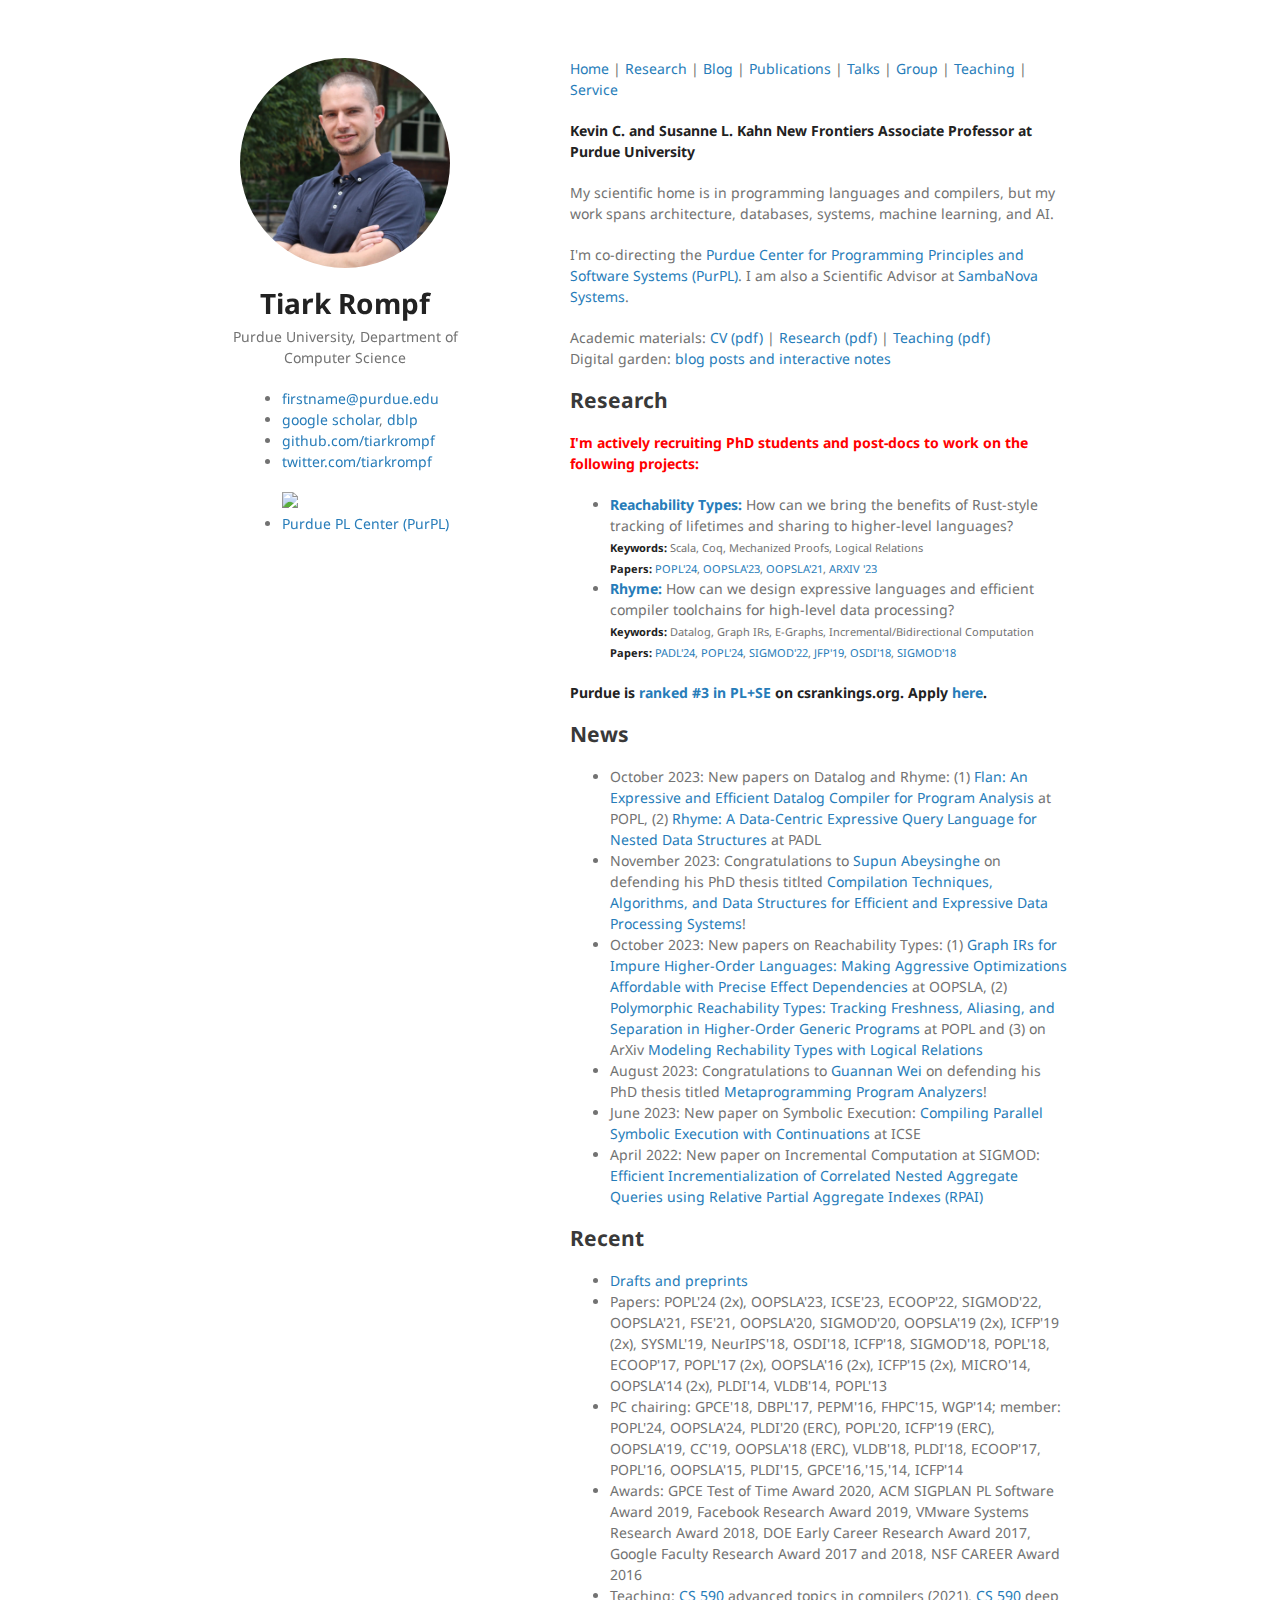
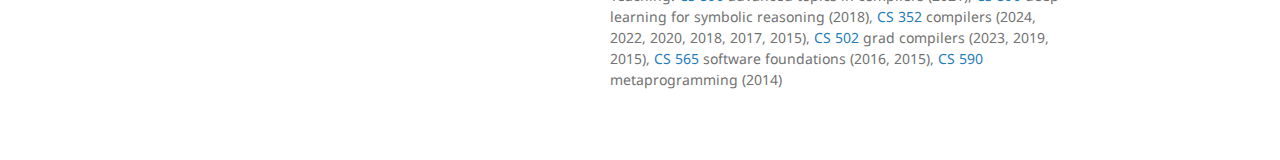
==== commit 6b8e9b39: "pdf links" ====
--- a/index.html
+++ b/index.html
@@ -116,11 +116,23 @@
 <ul>
   <li><strong><a style="font-weight:bold" href="https://github.com/tiarkrompf/reachability">Reachability Types:</a></strong> How can we bring the benefits of Rust-style tracking of lifetimes and sharing to higher-level languages?</br>
     <small><strong>Keywords:</strong> Scala, Coq, Mechanized Proofs, Logical Relations</small></br>
-    <small><strong>Papers:</strong> POPL'24, OOPSLA'23, OOPSLA'21</small></br>
+    <small><strong>Papers:</strong>
+      <a href="https://www.cs.purdue.edu/homes/rompf/papers/wei-popl24.pdf">POPL'24</a>,
+      <a href="https://www.cs.purdue.edu/homes/rompf/papers/bracevac-oopsla23.pdf">OOPSLA'23</a>,
+      <a href="https://www.cs.purdue.edu/homes/rompf/papers/bao-oopsla21.pdf">OOPSLA'21</a>,
+      <a href="https://www.cs.purdue.edu/homes/rompf/papers/bao-arxiv23.pdf">ARXIV '23</a>
+    </small></br>
   </li>
   <li><strong><a style="font-weight:bold" href="https://github.com/rhyme-lang">Rhyme:</a></strong> How can we design expressive languages and efficient compiler toolchains for high-level data processing?</br>
   <small><strong>Keywords:</strong> Datalog, Graph IRs, E-Graphs, Incremental/Bidirectional Computation</small></br>
-    <small><strong>Papers:</strong> PADL'24, POPL'24, SIGMOD'22, JFP'19, OSDI'18, SIGMOD'18 </small></br>
+    <small><strong>Papers:</strong>
+      <a href="https://www.cs.purdue.edu/homes/rompf/papers/abeysinghe-padl24.pdf">PADL'24</a>,
+      <a href="https://www.cs.purdue.edu/homes/rompf/papers/abeysinghe-popl24.pdf">POPL'24</a>,
+      <a href="https://www.cs.purdue.edu/homes/rompf/papers/abeysinghe-sigmod22.pdf">SIGMOD'22</a>,
+      <a href="https://www.cs.purdue.edu/homes/rompf/papers/rompf-icfp15.pdf">JFP'19</a>,
+      <a href="https://www.cs.purdue.edu/homes/rompf/papers/essertel-osdi18.pdf">OSDI'18</a>,
+      <a href="https://www.cs.purdue.edu/homes/rompf/papers/tahboub-sigmod18.pdf">SIGMOD'18</a>
+    </small></br>
   </li>
 </ul>
 
@@ -159,11 +171,11 @@
 
 <h2>News</h2>
 <ul>
-<li>October 2023: New papers on Datalog and Rhyme: (1) <a href="">Flan: An Expressive and Efficient Datalog Compiler for Program Analysis</a> at POPL, (2) <a href="">Rhyme: A Data-Centric Expressive Query Language for Nested Data Structures</a> at PADL
+<li>October 2023: New papers on Datalog and Rhyme: (1) <a href="https://www.cs.purdue.edu/homes/rompf/papers/abeysinghe-popl24.pdf">Flan: An Expressive and Efficient Datalog Compiler for Program Analysis</a> at POPL, (2) <a href="https://www.cs.purdue.edu/homes/rompf/papers/abeysinghe-padl24.pdf">Rhyme: A Data-Centric Expressive Query Language for Nested Data Structures</a> at PADL
 <li>November 2023: Congratulations to <a href="https://www.supun.online">Supun Abeysinghe</a> on defending his PhD thesis titlted <a href="">Compilation Techniques, Algorithms, and Data Structures for Efficient and Expressive Data Processing Systems</a>! 
-<li>October 2023: New papers on Reachability Types: (1) <a href="">Graph IRs for Impure Higher-Order Languages: Making Aggressive Optimizations Affordable with Precise Effect Dependencies</a> at OOPSLA, (2) <a href="">Polymorphic Reachability Types: Tracking Freshness, Aliasing, and Separation in Higher-Order Generic Programs</a> at POPL and (3) on ArXiv <a href="https://arxiv.org/abs/2309.05885">Modeling Rechability Types with Logical Relations</a>
+<li>October 2023: New papers on Reachability Types: (1) <a href="https://www.cs.purdue.edu/homes/rompf/papers/bracevac-oopsla23.pdf">Graph IRs for Impure Higher-Order Languages: Making Aggressive Optimizations Affordable with Precise Effect Dependencies</a> at OOPSLA, (2) <a href="https://www.cs.purdue.edu/homes/rompf/papers/wei-popl24.pdf">Polymorphic Reachability Types: Tracking Freshness, Aliasing, and Separation in Higher-Order Generic Programs</a> at POPL and (3) on ArXiv <a href="https://arxiv.org/abs/2309.05885">Modeling Rechability Types with Logical Relations</a>
 <li>August 2023: Congratulations to <a href="https://continuation.passing.style">Guannan Wei</a> on defending his PhD thesis titled <a href="https://hammer.purdue.edu/articles/thesis/Metaprogramming_Program_Analyzers/23750805">Metaprogramming Program Analyzers</a>! 
-<li>June 2023: New paper on Symbolic Execution: <a href="https://continuation.passing.style/static/papers/icse23.pdf">Compiling Parallel Symbolic Execution with Continuations</a> at ICSE
+<li>June 2023: New paper on Symbolic Execution: <a href="https://www.cs.purdue.edu/homes/rompf/papers/wei-icse23.pdf">Compiling Parallel Symbolic Execution with Continuations</a> at ICSE
 <li>April 2022: New paper on Incremental Computation at SIGMOD: <a href="https://www.cs.purdue.edu/homes/rompf/papers/abeysinghe-sigmod22.pdf">Efficient Incrementialization of Correlated Nested Aggregate Queries using Relative Partial Aggregate Indexes (RPAI)</a> 
 
 <!-- TODO -->
